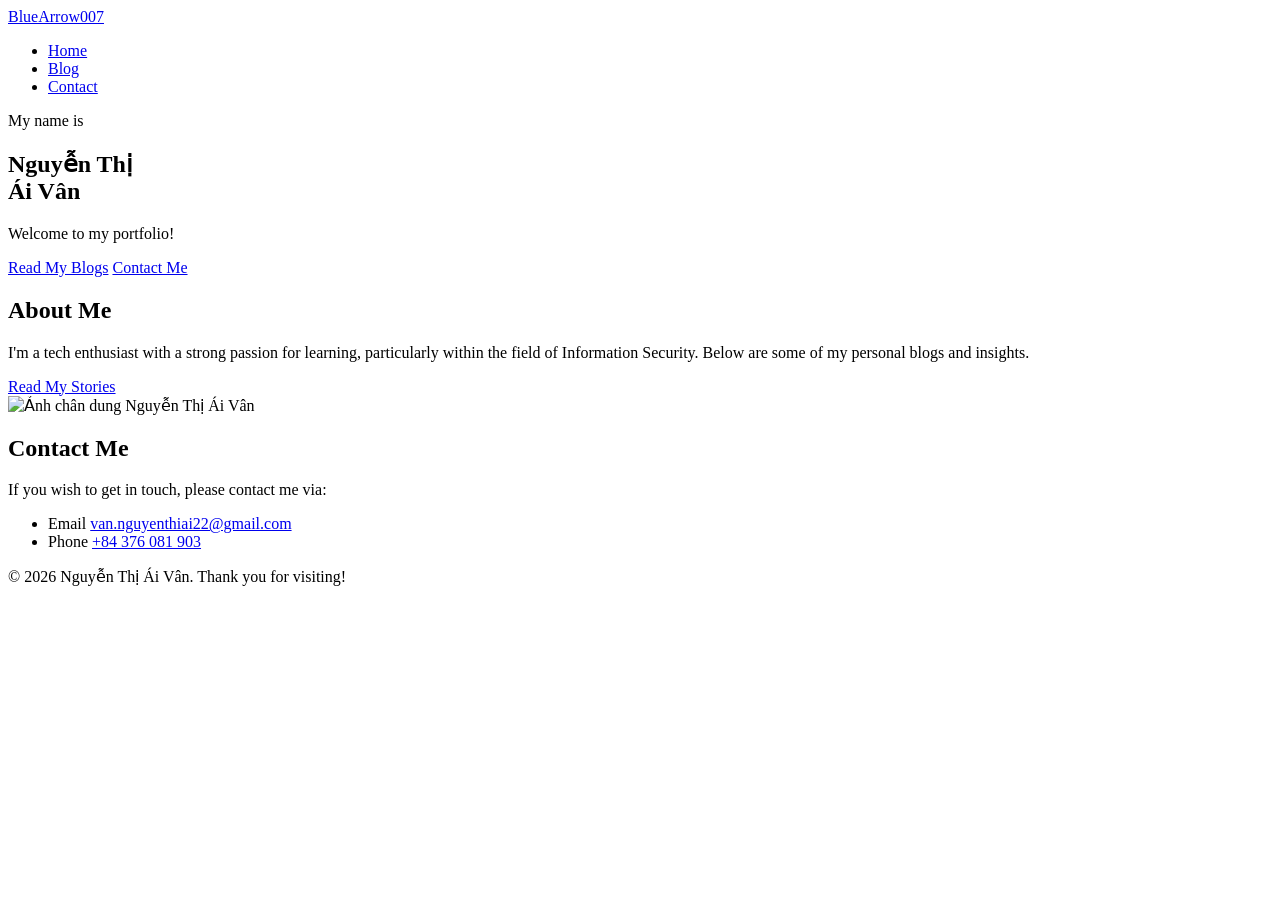
==== index.html @ 6d763624 "Add initial portfolio HTML structure" ====
<!DOCTYPE html>
<html lang="vi">
<head>
    <meta charset="UTF-8">
    <meta name="viewport" content="width=device-width, initial-scale=1.0">
    <title>Portfolio – Nguyễn Thị Ái Vân</title>
    <meta name="description" content="Portfolio của Nguyễn Thị Ái Vân – Bảo mật thông tin.">

    <link rel="preconnect" href="https://fonts.googleapis.com">
    <link rel="preconnect" href="https://fonts.gstatic.com" crossorigin>
    <link href="https://fonts.googleapis.com/css2?family=Be+Vietnam+Pro:wght@400;500;600;800&display=swap" rel="stylesheet">
    <link rel="stylesheet" href="/CV/index.css">
</head>
<body>

    <header class="site-header">
        <nav class="nav" aria-label="Menu chính">
            <a class="nav__brand" href="/CV/CV_ntav.html">BlueArrow007</a>
            <ul class="nav__list">
                <li><a href="/CV/CV_ntav.html" aria-current="page">Home</a></li>
                <li><a href="/CV/Blog/blogs.html">Blog</a></li>
                <li><a href=#contact>Contact</a></li>
            </ul>
        </nav>
    </header>

    <main>
        <section class="hero">
            <div class="hero__content">
                <p class="hero__hello">My name is</p>
                <h1 class="hero__name">Nguyễn Thị<br>Ái Vân</h1>
                <p class="hero__text">Welcome to my portfolio!</p>
                <div class="hero__actions">
                    <a class="btn btn--primary" href="/CV/Blog/blog.html">Read My Blogs</a>
                    <a class="btn btn--ghost" href=#contact>Contact Me</a>
                </div>
            </div>
        </section>

        <section class="about" id="about">
            <div class="about__inner">
                <div class="about__text">
                    <h2>About Me</h2>
                    <p>I'm a tech enthusiast with a strong passion for learning, particularly within the field of Information Security. Below are some of my personal blogs and insights.</p>
                    <a class="btn btn--dark" href="Stories/stories.html">Read My Stories</a>
                </div>
                <div class="about__photo">
                    <img src="/CV/image/IMG-1.jpg" alt="Ảnh chân dung Nguyễn Thị Ái Vân" width="280" height="280">
                </div>
            </div>
        </section>

        <section class="contact" id="contact">
            <div class="contact__inner">
                <div>
                    <h2>Contact Me</h2>
                    <p>If you wish to get in touch, please contact me via:</p>
                </div>
                <ul class="contact__list">
                    <li>
                        <span class="contact__label">Email</span>
                        <a href="mailto:van.nguyenthiai22@gmail.com">van.nguyenthiai22@gmail.com</a>
                    </li>
                    <li>
                        <span class="contact__label">Phone</span>
                        <a href="tel:+84376081903">+84 376 081 903</a>
                    </li>
                </ul>
            </div>
        </section>
    </main>

    <footer class="site-footer">
        <p>&copy; 2026 Nguyễn Thị Ái Vân. Thank you for visiting!</p>
    </footer>

</body>
</html>
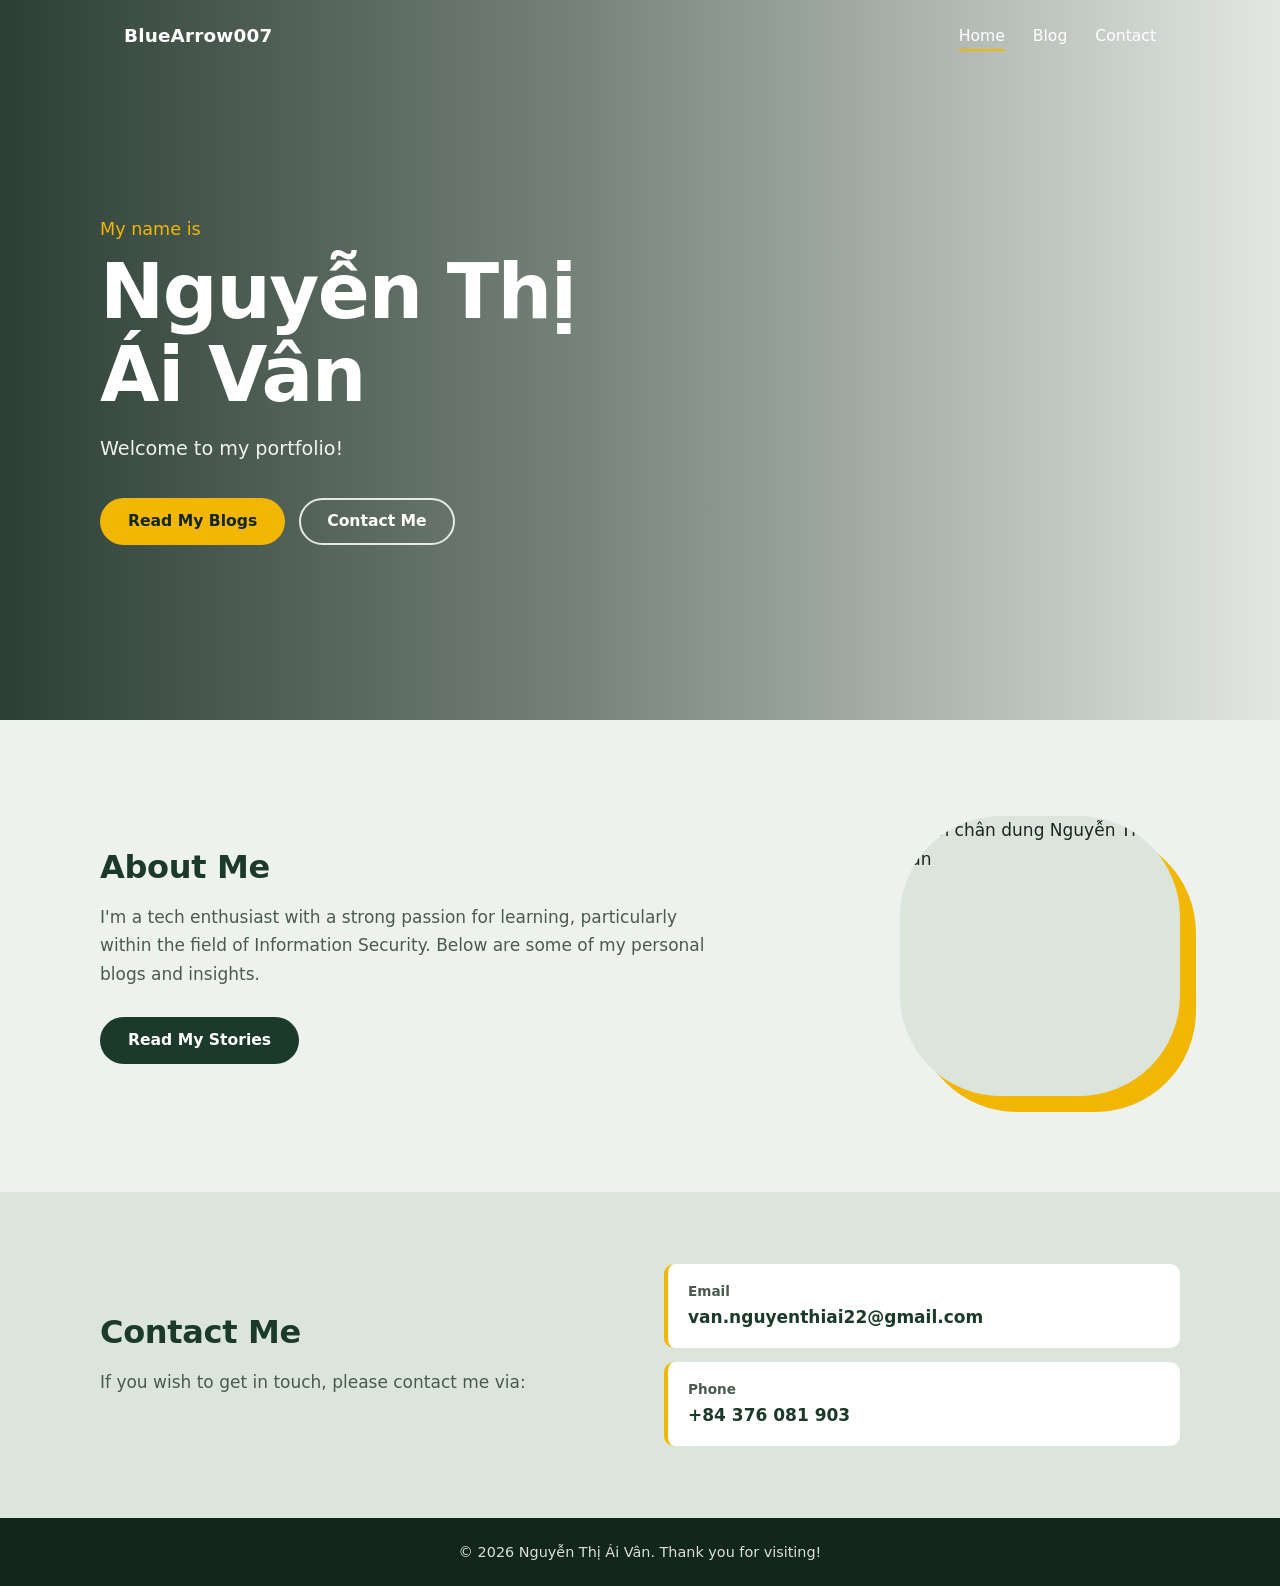
==== commit 52f90c40: "Update stylesheet link to use relative path" ====
--- a/index.html
+++ b/index.html
@@ -9,7 +9,7 @@
     <link rel="preconnect" href="https://fonts.googleapis.com">
     <link rel="preconnect" href="https://fonts.gstatic.com" crossorigin>
     <link href="https://fonts.googleapis.com/css2?family=Be+Vietnam+Pro:wght@400;500;600;800&display=swap" rel="stylesheet">
-    <link rel="stylesheet" href="/CV/index.css">
+    <link rel="stylesheet" href="index.css">
 </head>
 <body>
 
@@ -73,6 +73,5 @@
     <footer class="site-footer">
         <p>&copy; 2026 Nguyễn Thị Ái Vân. Thank you for visiting!</p>
     </footer>
-
 </body>
 </html>
--- a/index.css
+++ b/index.css
@@ -0,0 +1,381 @@
+/* ==========================================================
+   Bảng màu lấy từ ảnh hero: xanh rừng, vàng dã quỳ, nền xám sương
+   ========================================================== */
+
+:root {
+    --forest: #1c3a2a;
+    --forest-deep: #12261b;
+    --sunflower: #f2b705;
+    --sunflower-dark: #b48504;
+    --mist: #eef2ee;
+    --sage: #dbe5dc;
+    --ink: #1a261f;
+    --ink-soft: #4a5a50;
+    --white: #ffffff;
+
+    --font: "Be Vietnam Pro", system-ui, -apple-system, "Segoe UI", Roboto, sans-serif;
+    --radius: 10px;
+    --wrap: 1080px;
+}
+
+/* ---------- Reset ---------- */
+*,
+*::before,
+*::after {
+    box-sizing: border-box;
+}
+
+body {
+    margin: 0;
+    font-family: var(--font);
+    font-size: 1.0625rem;
+    line-height: 1.7;
+    color: var(--ink);
+    background-color: var(--mist);
+}
+
+img {
+    display: block;
+    max-width: 100%;
+    height: auto;
+}
+
+h1,
+h2,
+p,
+ul {
+    margin: 0;
+}
+
+ul {
+    padding: 0;
+    list-style: none;
+}
+
+a {
+    color: inherit;
+}
+
+:focus-visible {
+    outline: 3px solid var(--sunflower);
+    outline-offset: 3px;
+}
+
+/* ---------- Navigation ---------- */
+.site-header {
+    position: absolute;
+    inset: 0 0 auto 0;
+    z-index: 10;
+}
+
+.nav {
+    display: flex;
+    align-items: center;
+    justify-content: space-between;
+    max-width: var(--wrap);
+    margin: 0 auto;
+    padding: 20px 24px;
+}
+
+.nav__brand {
+    font-weight: 800;
+    font-size: 1.15rem;
+    color: var(--white);
+    text-decoration: none;
+    letter-spacing: 0.01em;
+}
+
+.nav__list {
+    display: flex;
+    gap: 28px;
+}
+
+.nav__list a {
+    position: relative;
+    padding: 4px 0;
+    font-weight: 500;
+    font-size: 0.975rem;
+    color: var(--white);
+    text-decoration: none;
+}
+
+.nav__list a::after {
+    content: "";
+    position: absolute;
+    left: 0;
+    bottom: -2px;
+    width: 100%;
+    height: 2px;
+    background: var(--sunflower);
+    transform: scaleX(0);
+    transform-origin: left;
+    transition: transform 0.25s ease;
+}
+
+.nav__list a:hover::after,
+.nav__list a[aria-current="page"]::after {
+    transform: scaleX(1);
+}
+
+/* ---------- Buttons ---------- */
+.btn {
+    display: inline-block;
+    padding: 12px 26px;
+    border: 2px solid transparent;
+    border-radius: 999px;
+    font-family: inherit;
+    font-size: 0.975rem;
+    font-weight: 600;
+    line-height: 1.2;
+    text-decoration: none;
+    cursor: pointer;
+    transition: background-color 0.2s ease, color 0.2s ease, border-color 0.2s ease;
+}
+
+.btn--primary {
+    background: var(--sunflower);
+    color: var(--forest-deep);
+}
+
+.btn--primary:hover {
+    background: var(--sunflower-dark);
+}
+
+.btn--ghost {
+    border-color: rgba(255, 255, 255, 0.85);
+    color: var(--white);
+}
+
+.btn--ghost:hover {
+    background: var(--white);
+    color: var(--forest-deep);
+}
+
+.btn--dark {
+    background: var(--forest);
+    color: var(--white);
+}
+
+.btn--dark:hover {
+    background: var(--forest-deep);
+}
+
+/* ---------- Hero ---------- */
+.hero {
+    display: flex;
+    align-items: center;
+    min-height: min(88vh, 720px);
+    max-height: 800px;
+    background-image: url("/CV/image/IMG-hero.jpg");
+    padding: 120px 24px 80px;
+    background-size: cover;
+    background-position: center;
+    position: relative;
+    color: var(--white);
+}
+
+/* lớp phủ xanh rừng ở bên trái để chữ luôn dễ đọc, bên phải vẫn thấy rõ ảnh */
+.hero::before {
+    content: "";
+    position: absolute;
+    inset: 0;
+    background: linear-gradient(90deg,
+            rgba(18, 38, 27, 0.88) 0%,
+            rgba(18, 38, 27, 0.55) 45%,
+            rgba(18, 38, 27, 0.05) 100%);
+}
+
+.hero__content {
+    position: relative;
+    width: 100%;
+    max-width: var(--wrap);
+    margin: 0 auto;
+}
+
+.hero__hello {
+    font-size: 1.1rem;
+    font-weight: 500;
+    color: var(--sunflower);
+}
+
+.hero__name {
+    margin: 6px 0 16px;
+    font-size: clamp(2.6rem, 7vw, 4.8rem);
+    font-weight: 800;
+    line-height: 1.08;
+    letter-spacing: -0.02em;
+}
+
+.hero__text {
+    max-width: 30ch;
+    margin-bottom: 32px;
+    font-size: 1.2rem;
+    color: rgba(255, 255, 255, 0.92);
+}
+
+.hero__actions {
+    display: flex;
+    flex-wrap: wrap;
+    gap: 14px;
+}
+
+/* ---------- About ---------- */
+.about {
+    padding: 96px 24px;
+}
+
+.about__inner {
+    display: grid;
+    grid-template-columns: 1fr auto;
+    gap: 72px;
+    align-items: center;
+    max-width: var(--wrap);
+    margin: 0 auto;
+}
+
+.about__text h2,
+.contact h2 {
+    margin-bottom: 16px;
+    font-size: 2rem;
+    font-weight: 800;
+    line-height: 1.2;
+    letter-spacing: -0.01em;
+    color: var(--forest);
+}
+
+.about__text p {
+    max-width: 58ch;
+    margin-bottom: 28px;
+    color: var(--ink-soft);
+}
+
+.about__photo {
+    position: relative;
+    isolation: isolate;
+}
+
+/* khối vàng lệch phía sau ảnh */
+.about__photo::before {
+    content: "";
+    position: absolute;
+    inset: 16px -16px -16px 16px;
+    z-index: -1;
+    border-radius: 36%;
+    background: var(--sunflower);
+}
+
+.about__photo img {
+    width: 280px;
+    height: 280px;
+    object-fit: cover;
+    border-radius: 36%;
+    background: var(--sage);
+}
+
+/* ---------- Contact ---------- */
+.contact {
+    padding: 72px 24px;
+    background: var(--sage);
+}
+
+.contact__inner {
+    display: grid;
+    grid-template-columns: 1fr 1fr;
+    gap: 48px;
+    align-items: center;
+    max-width: var(--wrap);
+    margin: 0 auto;
+}
+
+.contact p {
+    color: var(--ink-soft);
+}
+
+.contact__list {
+    display: grid;
+    gap: 14px;
+}
+
+.contact__list li {
+    display: flex;
+    flex-direction: column;
+    padding: 16px 20px;
+    border-left: 4px solid var(--sunflower);
+    border-radius: var(--radius);
+    background: var(--white);
+}
+
+.contact__label {
+    font-size: 0.85rem;
+    font-weight: 600;
+    color: var(--ink-soft);
+}
+
+.contact__list a {
+    font-weight: 600;
+    color: var(--forest);
+    text-decoration: none;
+    overflow-wrap: anywhere;
+}
+
+.contact__list a:hover {
+    text-decoration: underline;
+}
+
+/* ---------- Footer ---------- */
+.site-footer {
+    padding: 22px 24px;
+    background: var(--forest-deep);
+    color: rgba(255, 255, 255, 0.85);
+    text-align: center;
+    font-size: 0.9rem;
+}
+
+/* ---------- Responsive ---------- */
+@media (max-width: 760px) {
+    .nav {
+        padding: 16px 20px;
+    }
+
+    .nav__list {
+        gap: 18px;
+    }
+
+    .hero {
+        min-height: 80vh;
+        padding: 110px 20px 64px;
+    }
+
+    .hero::before {
+        background: linear-gradient(180deg, rgba(18, 38, 27, 0.8), rgba(18, 38, 27, 0.5));
+    }
+
+    .about {
+        padding: 64px 20px;
+    }
+
+    .about__inner {
+        grid-template-columns: 1fr;
+        gap: 48px;
+    }
+
+    .about__photo {
+        order: -1;
+        justify-self: center;
+    }
+
+    .contact {
+        padding: 56px 20px;
+    }
+
+    .contact__inner {
+        grid-template-columns: 1fr;
+        gap: 28px;
+    }
+}
+
+@media (prefers-reduced-motion: reduce) {
+    * {
+        transition: none !important;
+    }
+}
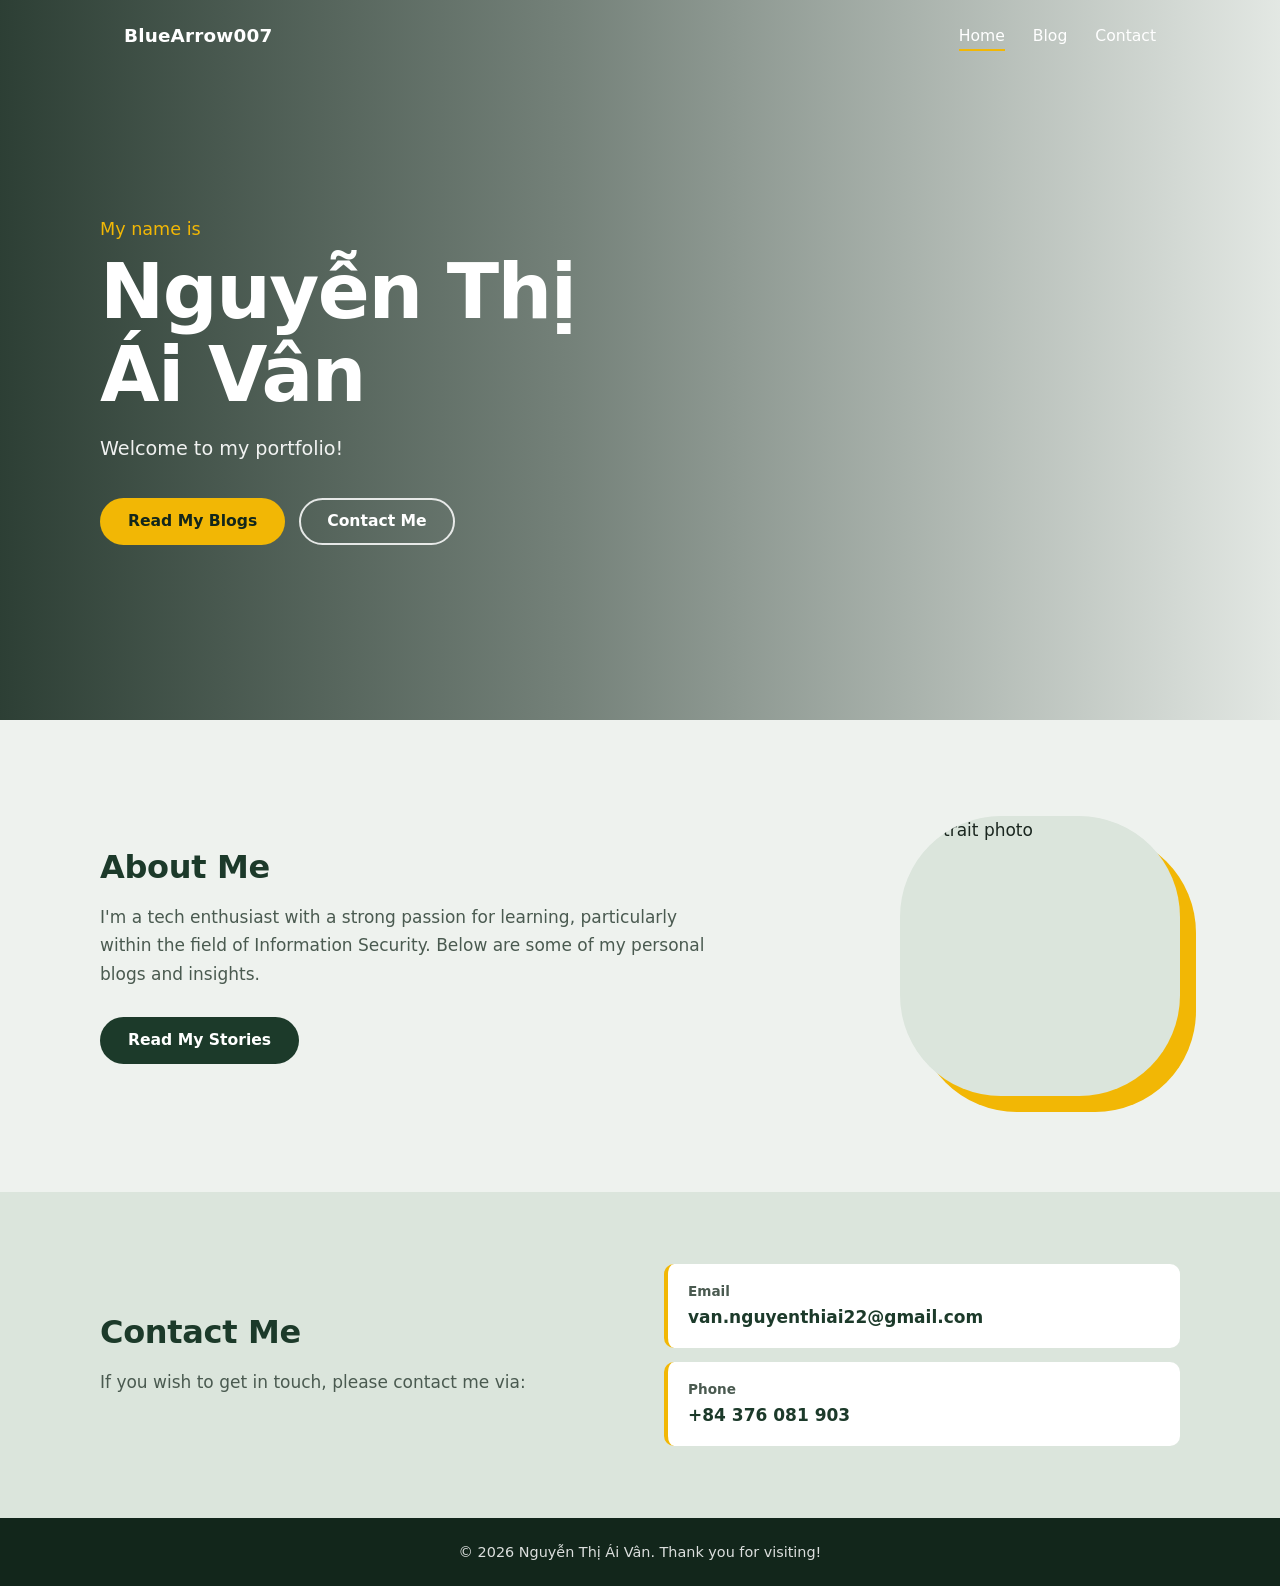
==== commit 7babe152: "Update index.html" ====
--- a/index.html
+++ b/index.html
@@ -45,7 +45,7 @@
                     <a class="btn btn--dark" href="Stories/stories.html">Read My Stories</a>
                 </div>
                 <div class="about__photo">
-                    <img src="/CV/image/IMG-1.jpg" alt="Ảnh chân dung Nguyễn Thị Ái Vân" width="280" height="280">
+                    <img src="/CV/image/IMG-1.jpg" alt="Portrait photo" width="280" height="280">
                 </div>
             </div>
         </section>
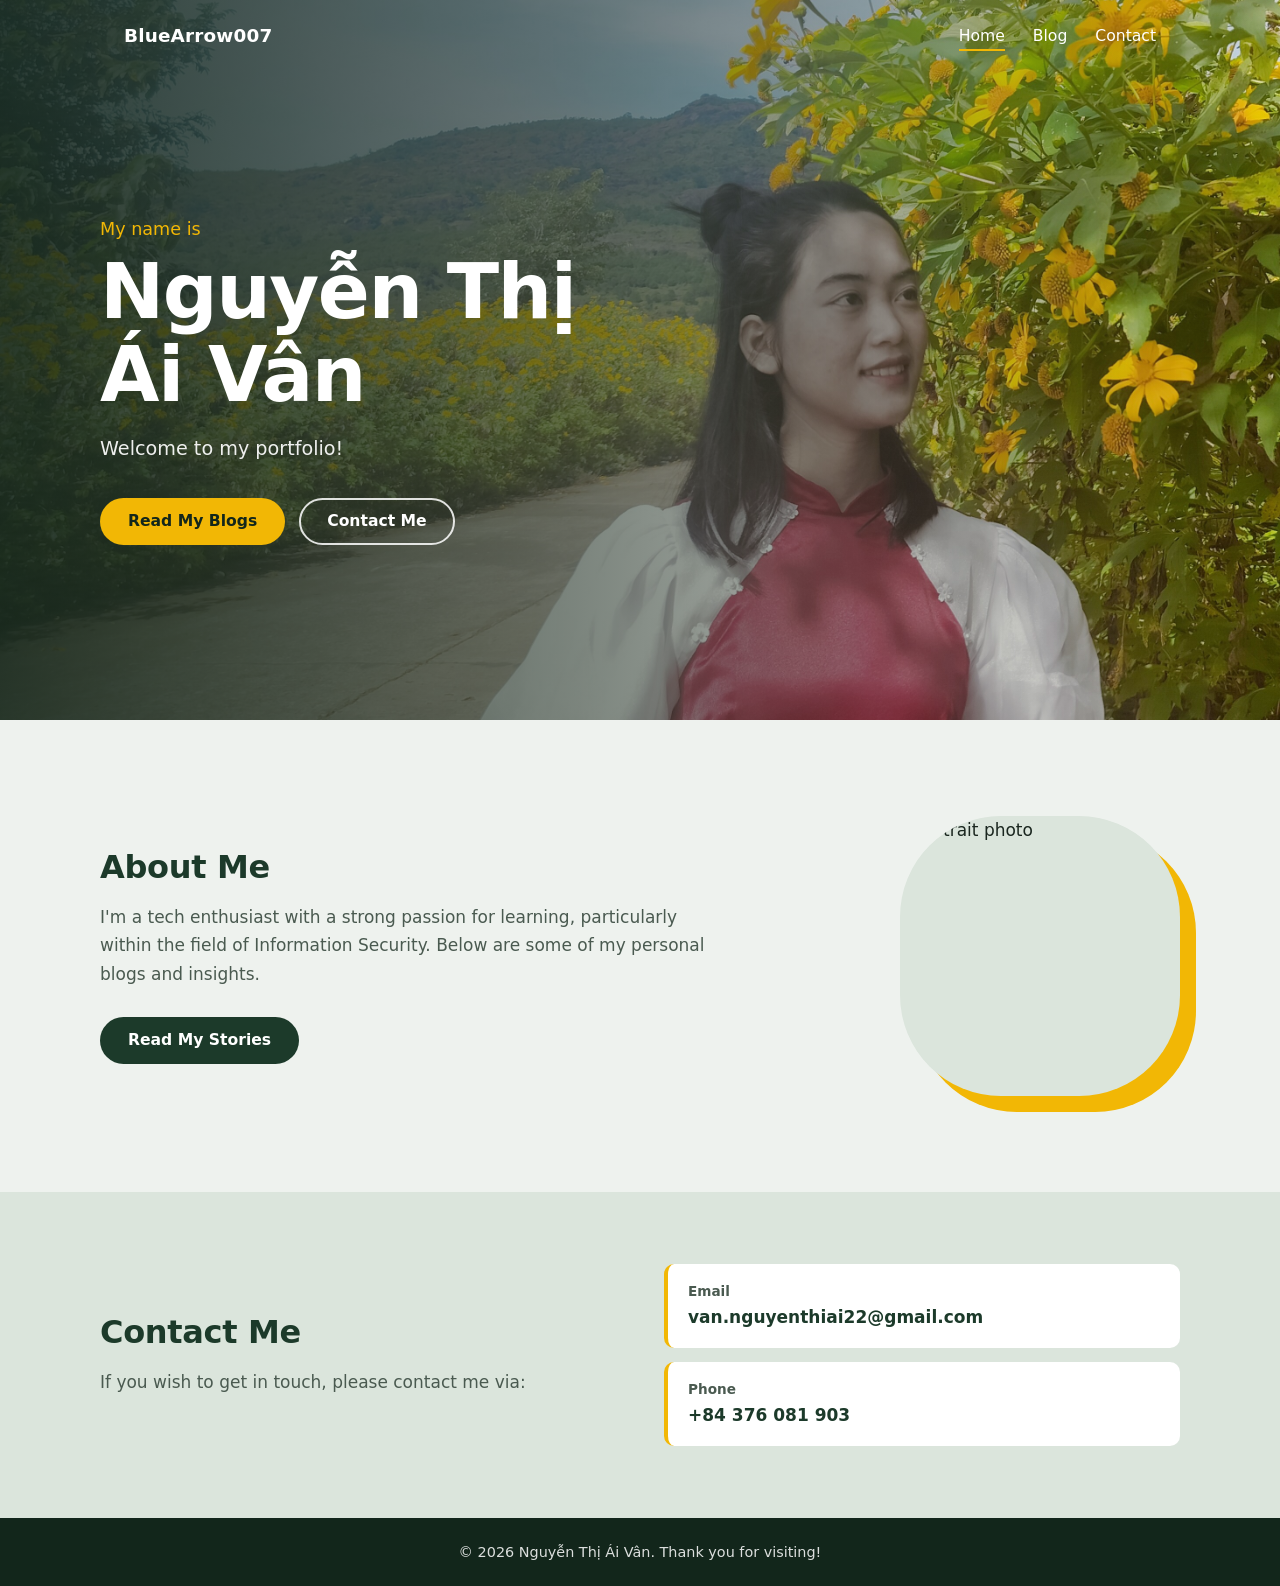
==== commit 6b1cc26e: "Update index.html" ====
--- a/index.html
+++ b/index.html
@@ -15,10 +15,10 @@
 
     <header class="site-header">
         <nav class="nav" aria-label="Menu chính">
-            <a class="nav__brand" href="/CV/CV_ntav.html">BlueArrow007</a>
+            <a class="nav__brand" href=#>BlueArrow007</a>
             <ul class="nav__list">
-                <li><a href="/CV/CV_ntav.html" aria-current="page">Home</a></li>
-                <li><a href="/CV/Blog/blogs.html">Blog</a></li>
+                <li><a href=# aria-current="page">Home</a></li>
+                <li><a href="/CV/Blog/blogs.html">Blog</a></li> <!-- chưa thay tên -->
                 <li><a href=#contact>Contact</a></li>
             </ul>
         </nav>
@@ -45,7 +45,7 @@
                     <a class="btn btn--dark" href="Stories/stories.html">Read My Stories</a>
                 </div>
                 <div class="about__photo">
-                    <img src="/CV/image/IMG-1.jpg" alt="Portrait photo" width="280" height="280">
+                    <img src="/my-cv/Image/IMG-1.jpg" alt="Portrait photo" width="280" height="280">
                 </div>
             </div>
         </section>
--- a/index.css
+++ b/index.css
@@ -166,7 +166,7 @@
     align-items: center;
     min-height: min(88vh, 720px);
     max-height: 800px;
-    background-image: url("/CV/image/IMG-hero.jpg");
+    background-image: url("/Image/IMG-hero.jpg");
     padding: 120px 24px 80px;
     background-size: cover;
     background-position: center;
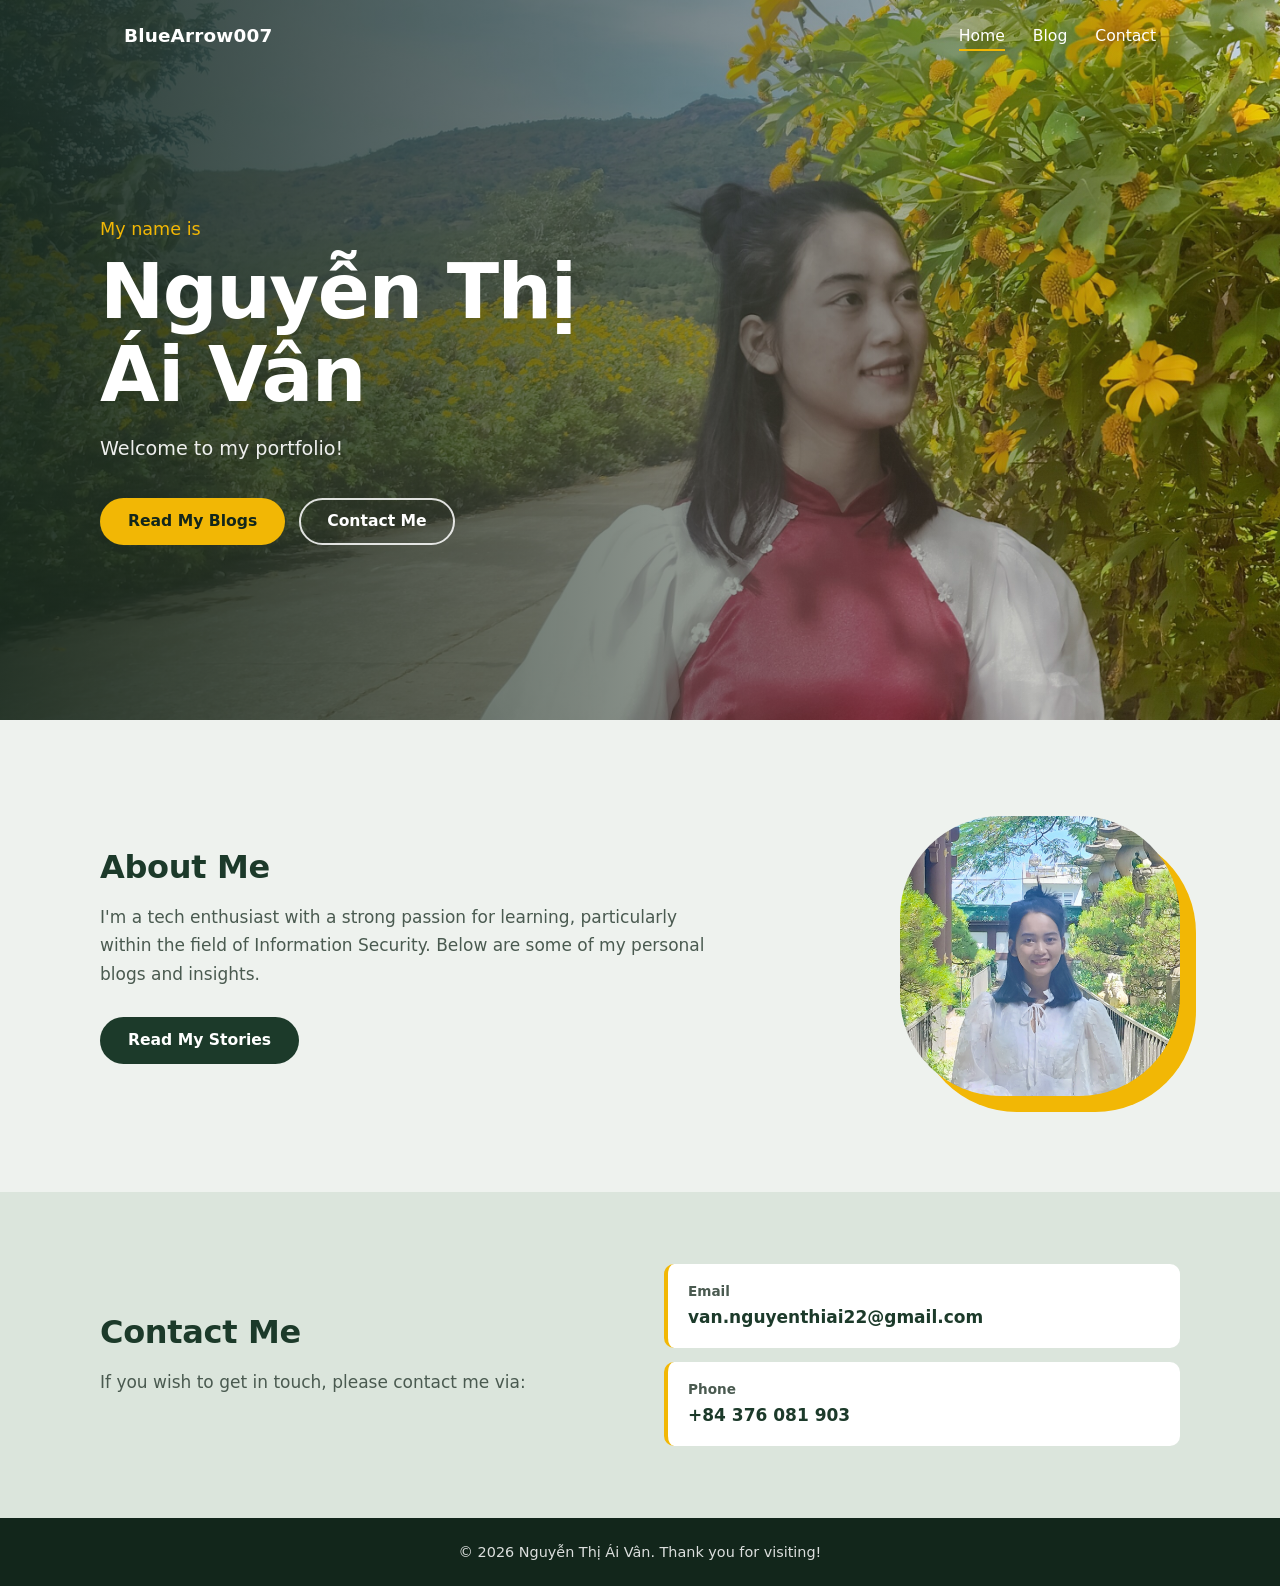
==== commit f63b2c7e: "Update image source path in index.html" ====
--- a/index.html
+++ b/index.html
@@ -45,7 +45,7 @@
                     <a class="btn btn--dark" href="Stories/stories.html">Read My Stories</a>
                 </div>
                 <div class="about__photo">
-                    <img src="/my-cv/Image/IMG-1.jpg" alt="Portrait photo" width="280" height="280">
+                    <img src="Image/IMG-1.jpg" alt="Portrait photo" width="280" height="280">
                 </div>
             </div>
         </section>
